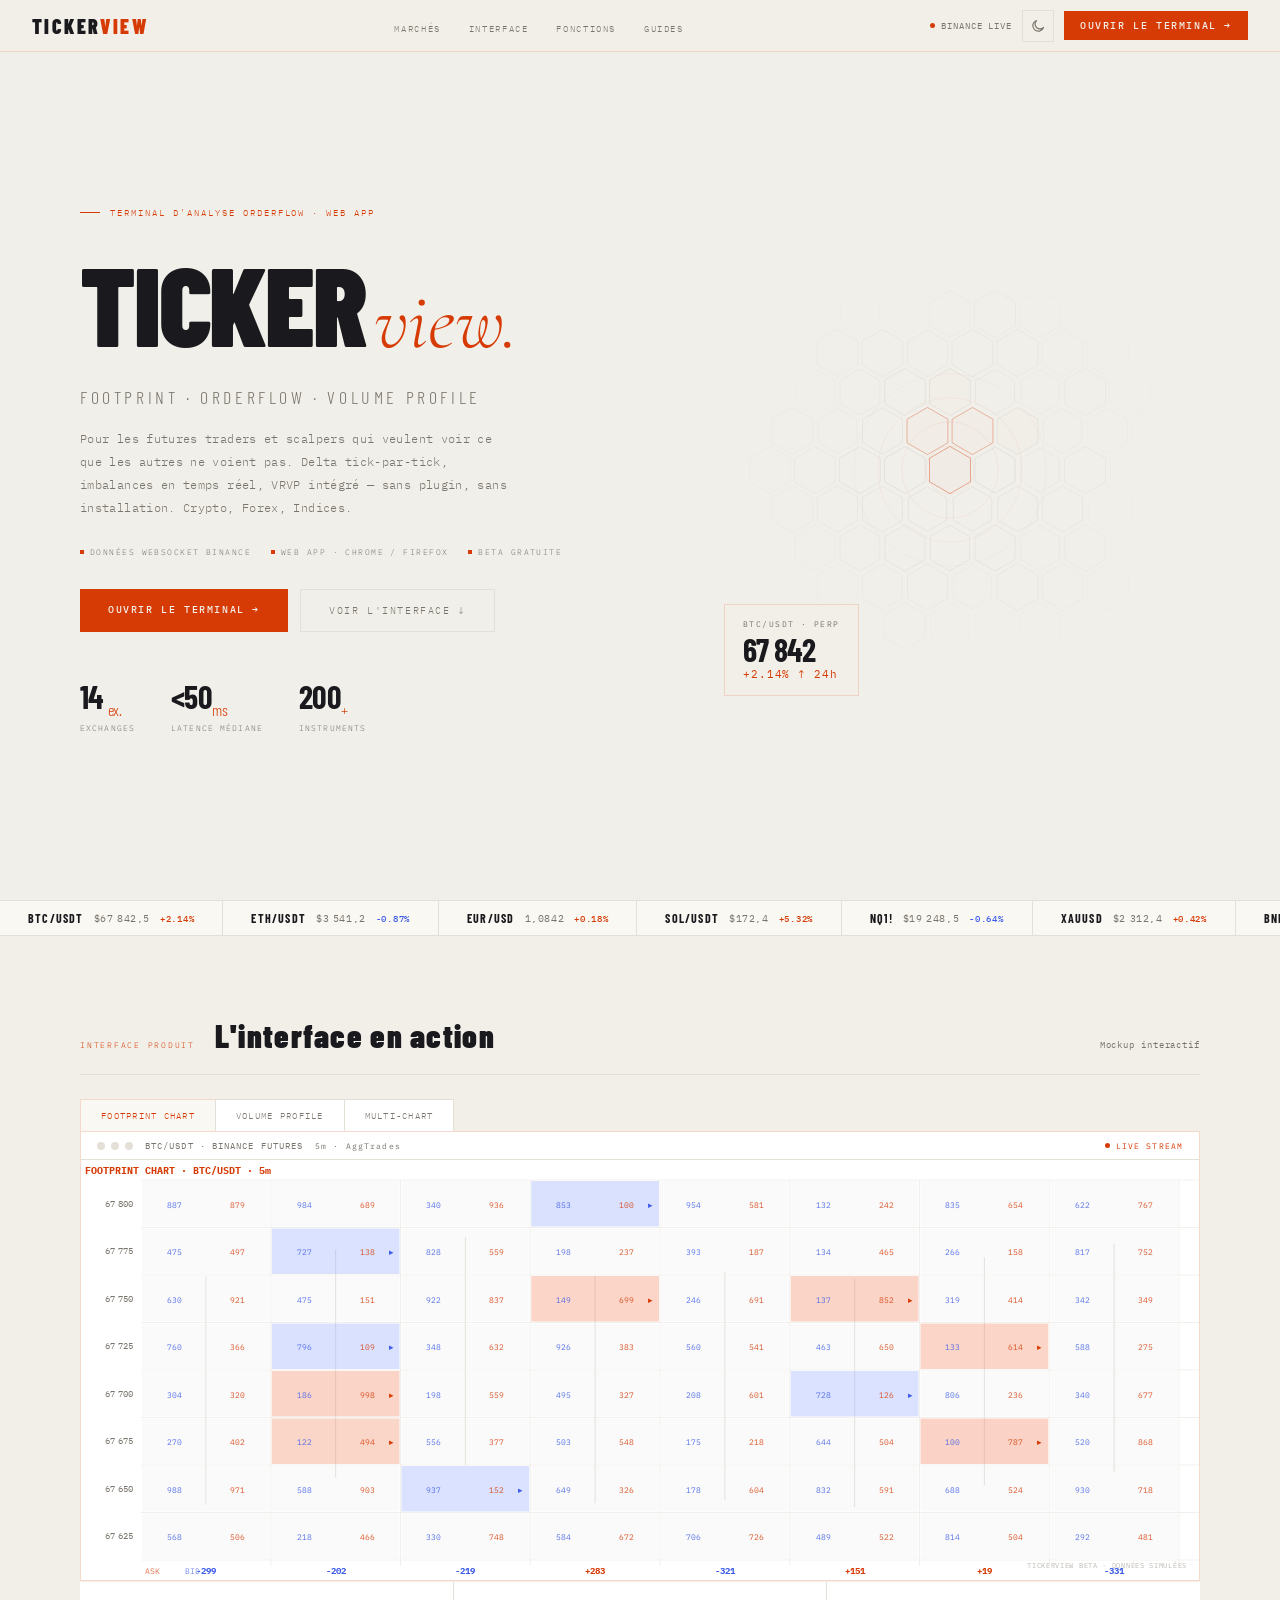
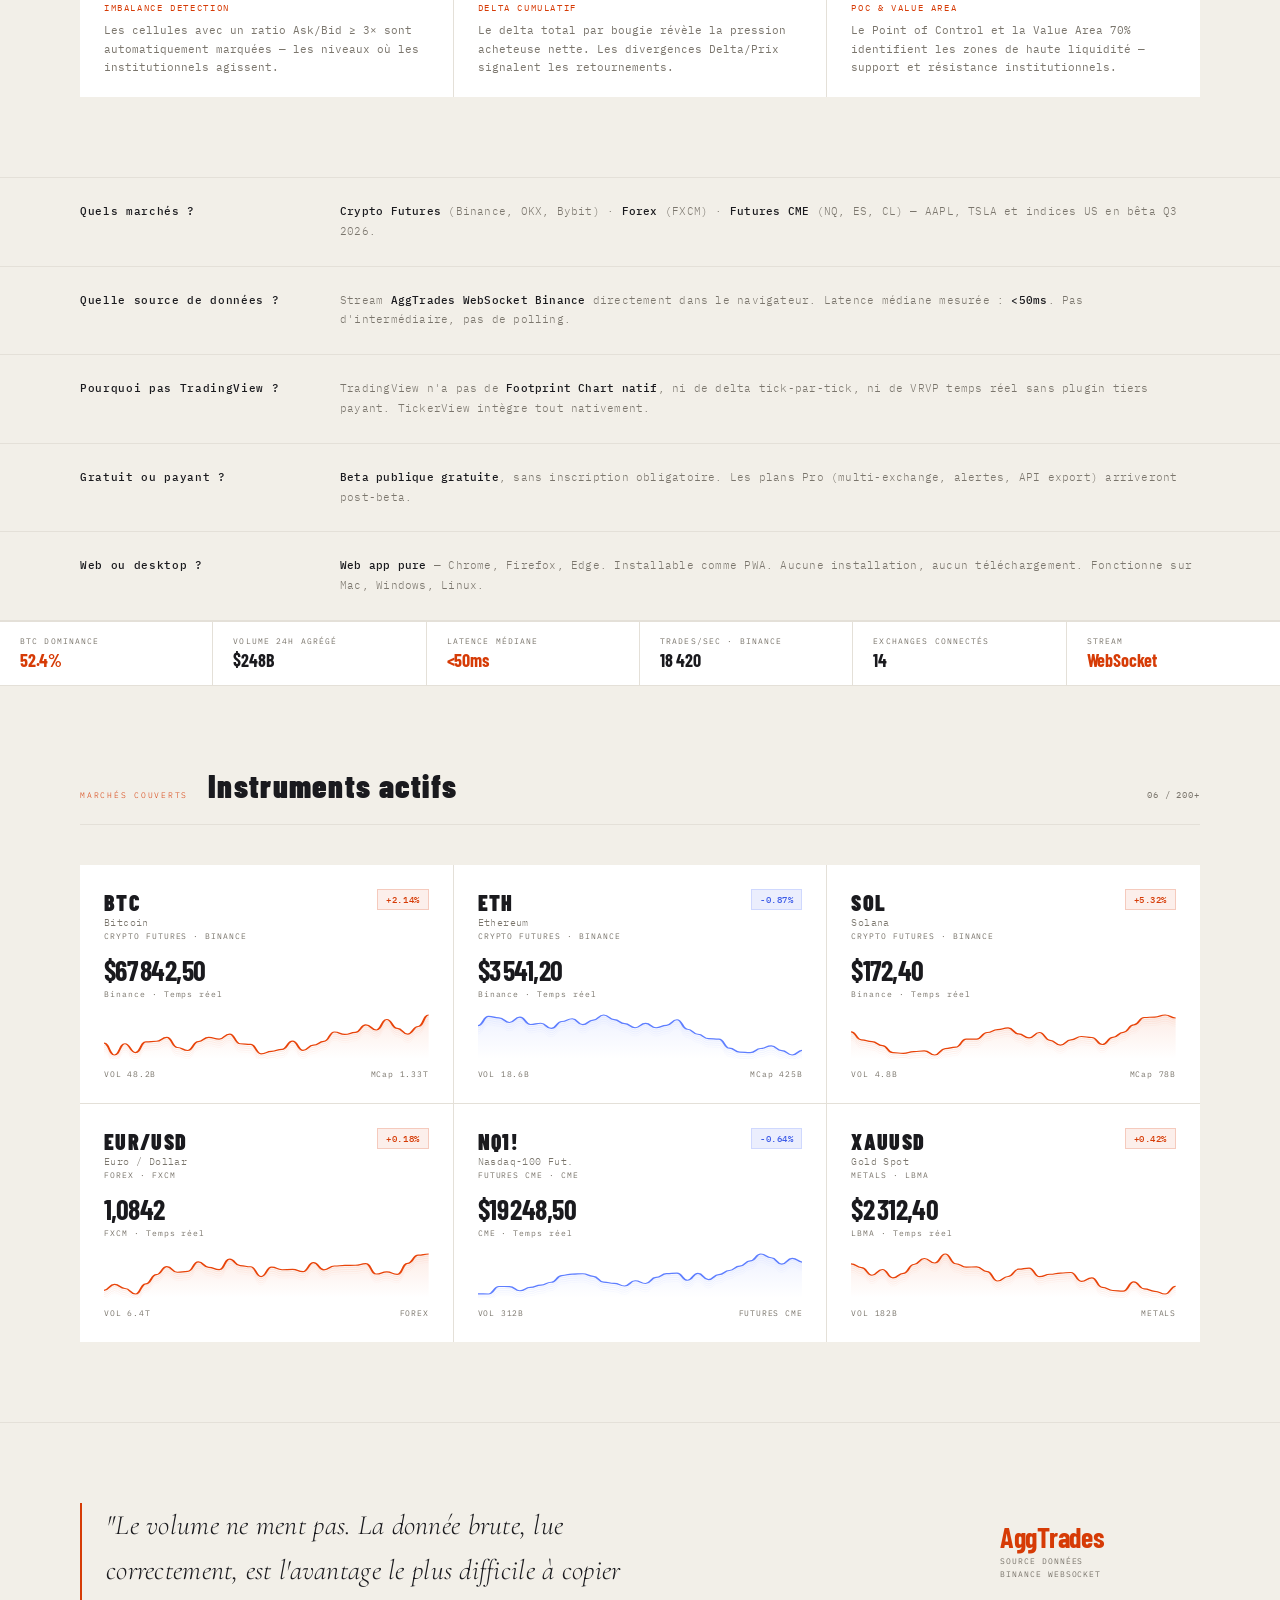
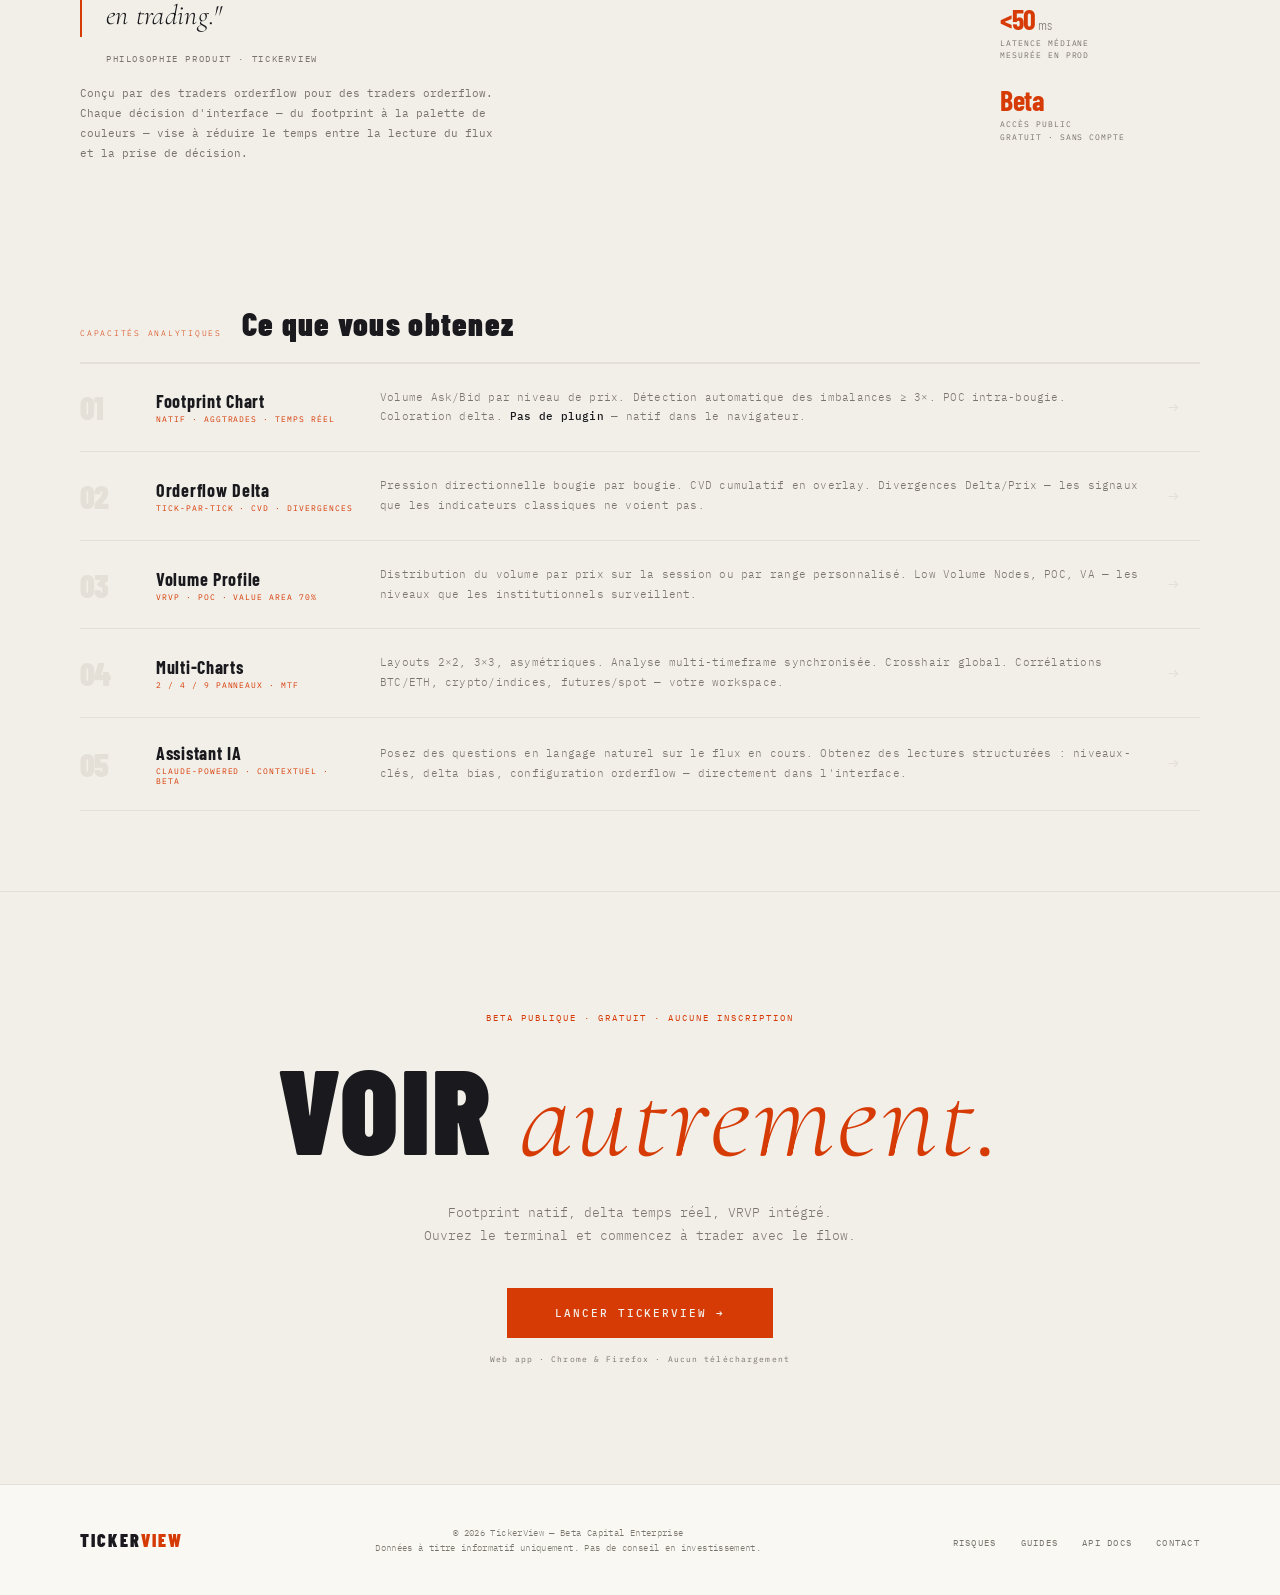
==== index.html @ 09957083 "Add files via upload" ====
<!DOCTYPE html>
<html lang="fr" data-theme="dark">
<head>
<!-- ══════════════════════════════════════════════════════════
     TICKERVIEW — Landing Page
     index.html · Entry point
     Architecture: /src/styles · /src/components · /src/utils
══════════════════════════════════════════════════════════════ -->
<meta charset="UTF-8">
<meta name="viewport" content="width=device-width, initial-scale=1.0">
<meta name="theme-color" content="#E8440A">

<!-- ── SEO ────────────────────────────────────────────────── -->
<title>TickerView — Terminal Orderflow & Footprint Chart Temps Réel</title>
<meta name="description" content="TickerView est un terminal d'analyse orderflow pour futures traders. Footprint Chart, Delta, Volume Profile (VRVP) sur Binance, CME et Forex — données WebSocket, <50ms.">
<meta name="keywords" content="orderflow, footprint chart, volume profile, delta, CVD, scalping, futures trading, Binance, analyse technique, crypto trading">
<meta name="robots" content="index, follow">
<meta name="author" content="TickerView — Beta Capital Enterprise">
<link rel="canonical" href="https://tickerview.app/">

<!-- ── Open Graph ─────────────────────────────────────────── -->
<meta property="og:type" content="website">
<meta property="og:url" content="https://tickerview.app/">
<meta property="og:title" content="TickerView — Terminal Orderflow & Footprint Chart">
<meta property="og:description" content="Footprint Chart natif, Orderflow Delta tick-par-tick, Volume Profile VRVP. Web app — aucune installation. Beta gratuite.">
<meta property="og:image" content="https://tickerview.app/og-image.jpg">
<meta property="og:locale" content="fr_FR">

<!-- ── PWA ────────────────────────────────────────────────── -->
<link rel="manifest" href="/manifest.json">
<link rel="apple-touch-icon" href="/src/assets/icons/icon-192.png">

<!-- ── Fonts ──────────────────────────────────────────────── -->
<link rel="preconnect" href="https://fonts.googleapis.com">
<link rel="preconnect" href="https://fonts.gstatic.com" crossorigin>
<link href="https://fonts.googleapis.com/css2?family=Barlow+Condensed:wght@200;300;700;900&family=Cormorant+Garamond:ital,wght@0,300;0,600;1,300;1,700&family=IBM+Plex+Mono:wght@300;400;500&display=swap" rel="stylesheet">

<!-- ── Styles (Modular) ───────────────────────────────────── -->
<link rel="stylesheet" href="src/styles/variables.css">
<link rel="stylesheet" href="src/styles/global.css">

<!-- ── Structured Data (JSON-LD) ──────────────────────────── -->
<script type="application/ld+json">
{
  "@context": "https://schema.org",
  "@type": "SoftwareApplication",
  "name": "TickerView",
  "applicationCategory": "FinanceApplication",
  "operatingSystem": "Web",
  "description": "Terminal d'analyse orderflow et footprint chart pour futures traders.",
  "offers": { "@type": "Offer", "price": "0", "priceCurrency": "EUR" },
  "url": "https://tickerview.app"
}
</script>
</head>

<body>

<!-- Background particle canvas -->
<canvas id="void-canvas" aria-hidden="true"></canvas>

<!-- ══════════════════════════════════════════════════════════
     NAV
══════════════════════════════════════════════════════════════ -->
<nav role="navigation" aria-label="Navigation principale">
  <a class="nav-logo" href="#" aria-label="TickerView — Accueil">
    TICKER<span class="logo-fire">VIEW</span>
  </a>
  <ul class="nav-links">
    <li><a href="#instruments">Marchés</a></li>
    <li><a href="#preview">Interface</a></li>
    <li><a href="#features">Fonctions</a></li>
    <li><a href="#guides">Guides</a></li>
  </ul>
  <div class="nav-actions">
    <div class="nav-status" aria-label="Statut : données Binance en direct">
      <span class="nav-dot" aria-hidden="true"></span>
      <span>BINANCE LIVE</span>
    </div>
    <!-- Color mode toggle (src/utils/colorMode.js) -->
    <button class="theme-toggle" id="theme-toggle" aria-label="Changer le thème" title="Passer en mode clair"></button>
    <a href="#" class="nav-cta">Ouvrir le terminal →</a>
  </div>
</nav>

<!-- ══════════════════════════════════════════════════════════
     HERO
══════════════════════════════════════════════════════════════ -->
<main>
<section class="hero" aria-labelledby="hero-heading">
  <div class="hero-text">
    <p class="hero-eyebrow reveal">Terminal d'analyse orderflow · Web App</p>

    <div class="hero-title-block reveal reveal-delay-1" id="hero-heading">
      <span class="hero-title-main">TICKER</span>
      <span class="hero-title-sub">view.</span>
    </div>

    <p class="hero-tagline reveal reveal-delay-2">
      Footprint · Orderflow · Volume Profile
    </p>

    <p class="hero-desc reveal reveal-delay-2">
      Pour les futures traders et scalpers qui veulent voir ce que les autres ne voient pas.
      Delta tick-par-tick, imbalances en temps réel, VRVP intégré — sans plugin, sans installation.
      Crypto, Forex, Indices.
    </p>

    <!-- Trust signals answering key user questions -->
    <div class="hero-trust reveal reveal-delay-3">
      <span class="hero-trust-item">Données WebSocket Binance</span>
      <span class="hero-trust-item">Web app · Chrome / Firefox</span>
      <span class="hero-trust-item">Beta gratuite</span>
    </div>

    <div class="hero-actions reveal reveal-delay-3">
      <a href="#" class="btn-primary">Ouvrir le terminal →</a>
      <a href="#preview" class="btn-ghost">Voir l'interface ↓</a>
    </div>

    <div class="hero-stats">
      <div class="hstat reveal reveal-delay-3">
        <span class="hstat-val">14 <sub>ex.</sub></span>
        <span class="hstat-lbl">Exchanges</span>
      </div>
      <div class="hstat reveal reveal-delay-4">
        <span class="hstat-val">&lt;50<sub>ms</sub></span>
        <span class="hstat-lbl">Latence médiane</span>
      </div>
      <div class="hstat reveal reveal-delay-5">
        <span class="hstat-val">200<sub>+</sub></span>
        <span class="hstat-lbl">Instruments</span>
      </div>
    </div>
  </div>

  <div class="hero-visual reveal reveal-delay-2" aria-hidden="true">
    <canvas id="hex-canvas" width="500" height="500" aria-hidden="true"></canvas>
    <div class="hero-price-overlay">
      <div class="hpo-sym">BTC/USDT · PERP</div>
      <div class="hpo-price" id="hero-price">67 842</div>
      <div class="hpo-change up" id="hero-change">+2.14%  ↑ 24h</div>
    </div>
  </div>
</section>

<!-- ══════════════════════════════════════════════════════════
     TICKER TAPE
══════════════════════════════════════════════════════════════ -->
<div class="ticker-tape-wrap" aria-hidden="true">
  <div class="ticker-tape-inner" id="tape"></div>
</div>

<!-- ══════════════════════════════════════════════════════════
     PRODUCT PREVIEW — "L'interface en action"
══════════════════════════════════════════════════════════════ -->
<section class="section-preview" id="preview" aria-labelledby="preview-heading">
  <div class="section-header">
    <div class="section-label reveal">Interface produit</div>
    <div class="section-title reveal reveal-delay-1" id="preview-heading">L'interface en action</div>
    <div class="section-count reveal">Mockup interactif</div>
  </div>

  <!-- Tab selector (src/components/ProductPreview/productPreview.js) -->
  <div class="preview-tabs reveal reveal-delay-1">
    <button class="ptab active">Footprint Chart</button>
    <button class="ptab">Volume Profile</button>
    <button class="ptab">Multi-Chart</button>
  </div>

  <div class="preview-frame reveal reveal-delay-2">
    <!-- Terminal top bar -->
    <div class="preview-topbar">
      <div class="ptb-dots">
        <div class="ptb-dot"></div>
        <div class="ptb-dot"></div>
        <div class="ptb-dot"></div>
      </div>
      <div class="ptb-meta">
        <span class="ptb-sym">BTC/USDT · BINANCE FUTURES</span>
        <span class="ptb-tf">5m · AggTrades</span>
      </div>
      <div class="ptb-live">
        <span class="ptb-live-dot"></span>
        <span>LIVE STREAM</span>
      </div>
    </div>
    <!-- Canvas drawn by productPreview.js -->
    <div class="preview-canvas-wrap">
      <canvas id="preview-canvas" aria-label="Aperçu de l'interface TickerView"></canvas>
      <div class="preview-badge">TickerView Beta · Données simulées</div>
    </div>
  </div>

  <!-- Feature callouts under the preview -->
  <div style="display:grid;grid-template-columns:repeat(3,1fr);gap:1px;background:var(--border);margin-top:1px;">
    <div style="background:var(--bg-card);padding:20px 24px;">
      <div style="font-size:9px;letter-spacing:0.18em;text-transform:uppercase;color:var(--accent);margin-bottom:8px;">Imbalance Detection</div>
      <div style="font-size:11px;line-height:1.7;color:var(--text-secondary);">Les cellules avec un ratio Ask/Bid ≥ 3× sont automatiquement marquées — les niveaux où les institutionnels agissent.</div>
    </div>
    <div style="background:var(--bg-card);padding:20px 24px;">
      <div style="font-size:9px;letter-spacing:0.18em;text-transform:uppercase;color:var(--accent);margin-bottom:8px;">Delta cumulatif</div>
      <div style="font-size:11px;line-height:1.7;color:var(--text-secondary);">Le delta total par bougie révèle la pression acheteuse nette. Les divergences Delta/Prix signalent les retournements.</div>
    </div>
    <div style="background:var(--bg-card);padding:20px 24px;">
      <div style="font-size:9px;letter-spacing:0.18em;text-transform:uppercase;color:var(--accent);margin-bottom:8px;">POC & Value Area</div>
      <div style="font-size:11px;line-height:1.7;color:var(--text-secondary);">Le Point of Control et la Value Area 70% identifient les zones de haute liquidité — support et résistance institutionnels.</div>
    </div>
  </div>
</section>

<!-- ══════════════════════════════════════════════════════════
     WHY TICKERVIEW — Conversion FAQ
══════════════════════════════════════════════════════════════ -->
<div class="why-strip" role="region" aria-label="Questions fréquentes">
  <div class="why-row reveal">
    <div class="why-q">Quels marchés ?</div>
    <div class="why-a"><strong>Crypto Futures</strong> (Binance, OKX, Bybit) · <strong>Forex</strong> (FXCM) · <strong>Futures CME</strong> (NQ, ES, CL) — AAPL, TSLA et indices US en bêta Q3 2026.</div>
  </div>
  <div class="why-row reveal">
    <div class="why-q">Quelle source de données ?</div>
    <div class="why-a">Stream <strong>AggTrades WebSocket Binance</strong> directement dans le navigateur. Latence médiane mesurée : <strong>&lt;50ms</strong>. Pas d'intermédiaire, pas de polling.</div>
  </div>
  <div class="why-row reveal">
    <div class="why-q">Pourquoi pas TradingView ?</div>
    <div class="why-a">TradingView n'a pas de <strong>Footprint Chart natif</strong>, ni de delta tick-par-tick, ni de VRVP temps réel sans plugin tiers payant. TickerView intègre tout nativement.</div>
  </div>
  <div class="why-row reveal">
    <div class="why-q">Gratuit ou payant ?</div>
    <div class="why-a"><strong>Beta publique gratuite</strong>, sans inscription obligatoire. Les plans Pro (multi-exchange, alertes, API export) arriveront post-beta.</div>
  </div>
  <div class="why-row reveal">
    <div class="why-q">Web ou desktop ?</div>
    <div class="why-a"><strong>Web app pure</strong> — Chrome, Firefox, Edge. Installable comme PWA. Aucune installation, aucun téléchargement. Fonctionne sur Mac, Windows, Linux.</div>
  </div>
</div>

<!-- ══════════════════════════════════════════════════════════
     LIVE DATA STRIP
══════════════════════════════════════════════════════════════ -->
<div class="data-strip" aria-label="Données de marché en direct">
  <div class="strip-inner" id="data-strip"></div>
</div>

<!-- ══════════════════════════════════════════════════════════
     INSTRUMENTS — Géométrie des marchés
══════════════════════════════════════════════════════════════ -->
<section class="section" id="instruments" aria-labelledby="instruments-heading">
  <div class="section-header">
    <div class="section-label reveal">Marchés couverts</div>
    <div class="section-title reveal reveal-delay-1" id="instruments-heading">Instruments actifs</div>
    <div class="section-count reveal">06 / 200+</div>
  </div>
  <!-- Populated by src/components/InstrumentGrid/instrumentGrid.js -->
  <div class="instruments-grid" id="instruments-grid" role="list"></div>
</section>

<!-- ══════════════════════════════════════════════════════════
     PHILOSOPHY — condensed, less poetic
══════════════════════════════════════════════════════════════ -->
<div class="section-philosophy">
  <div>
    <blockquote class="phil-quote reveal">
      "Le volume ne ment pas. La donnée brute, lue correctement, est l'avantage le plus <em>difficile à copier</em> en trading."
    </blockquote>
    <p class="phil-attr reveal reveal-delay-1">Philosophie produit · TickerView</p>
    <p style="font-size:11px;line-height:1.8;color:var(--text-secondary);margin-top:20px;max-width:420px;" class="reveal reveal-delay-2">
      Conçu par des traders orderflow pour des traders orderflow. Chaque décision d'interface — du footprint à la palette de couleurs — vise à réduire le temps entre la lecture du flux et la prise de décision.
    </p>
  </div>
  <div class="phil-stats reveal reveal-delay-2">
    <div class="pstat">
      <span class="pstat-val">AggTrades<span></span></span>
      <span class="pstat-lbl">Source données<br>Binance WebSocket</span>
    </div>
    <div class="pstat">
      <span class="pstat-val">&lt;50<span>ms</span></span>
      <span class="pstat-lbl">Latence médiane<br>mesurée en prod</span>
    </div>
    <div class="pstat">
      <span class="pstat-val">Beta<span></span></span>
      <span class="pstat-lbl">Accès public<br>gratuit · sans compte</span>
    </div>
  </div>
</div>

<!-- ══════════════════════════════════════════════════════════
     FEATURES — Architecture de précision
══════════════════════════════════════════════════════════════ -->
<section class="section" style="padding-top:60px" id="features" aria-labelledby="features-heading">
  <div class="section-header" style="margin-bottom:0">
    <div class="section-label reveal">Capacités analytiques</div>
    <div class="section-title reveal reveal-delay-1" id="features-heading">Ce que vous obtenez</div>
  </div>
  <div class="features-list" role="list">

    <article class="feat-row reveal" role="listitem">
      <div class="feat-num" aria-hidden="true">01</div>
      <div>
        <h3 class="feat-name">Footprint Chart</h3>
        <p class="feat-tag">Natif · AggTrades · Temps réel</p>
      </div>
      <p class="feat-desc">Volume Ask/Bid par niveau de prix. Détection automatique des imbalances ≥ 3×. POC intra-bougie. Coloration delta. <strong>Pas de plugin</strong> — natif dans le navigateur.</p>
      <div class="feat-arrow" aria-hidden="true">→</div>
    </article>

    <article class="feat-row reveal" role="listitem">
      <div class="feat-num" aria-hidden="true">02</div>
      <div>
        <h3 class="feat-name">Orderflow Delta</h3>
        <p class="feat-tag">Tick-par-tick · CVD · Divergences</p>
      </div>
      <p class="feat-desc">Pression directionnelle bougie par bougie. CVD cumulatif en overlay. Divergences Delta/Prix — les signaux que les indicateurs classiques ne voient pas.</p>
      <div class="feat-arrow" aria-hidden="true">→</div>
    </article>

    <article class="feat-row reveal" role="listitem">
      <div class="feat-num" aria-hidden="true">03</div>
      <div>
        <h3 class="feat-name">Volume Profile</h3>
        <p class="feat-tag">VRVP · POC · Value Area 70%</p>
      </div>
      <p class="feat-desc">Distribution du volume par prix sur la session ou par range personnalisé. Low Volume Nodes, POC, VA — les niveaux que les institutionnels surveillent.</p>
      <div class="feat-arrow" aria-hidden="true">→</div>
    </article>

    <article class="feat-row reveal" role="listitem">
      <div class="feat-num" aria-hidden="true">04</div>
      <div>
        <h3 class="feat-name">Multi-Charts</h3>
        <p class="feat-tag">2 / 4 / 9 panneaux · MTF</p>
      </div>
      <p class="feat-desc">Layouts 2×2, 3×3, asymétriques. Analyse multi-timeframe synchronisée. Crosshair global. Corrélations BTC/ETH, crypto/indices, futures/spot — votre workspace.</p>
      <div class="feat-arrow" aria-hidden="true">→</div>
    </article>

    <article class="feat-row reveal" role="listitem">
      <div class="feat-num" aria-hidden="true">05</div>
      <div>
        <h3 class="feat-name">Assistant IA</h3>
        <p class="feat-tag">Claude-powered · Contextuel · Beta</p>
      </div>
      <p class="feat-desc">Posez des questions en langage naturel sur le flux en cours. Obtenez des lectures structurées : niveaux-clés, delta bias, configuration orderflow — directement dans l'interface.</p>
      <div class="feat-arrow" aria-hidden="true">→</div>
    </article>

  </div>
</section>

<!-- ══════════════════════════════════════════════════════════
     CTA
══════════════════════════════════════════════════════════════ -->
<section class="section-cta" aria-labelledby="cta-heading">
  <p class="cta-eyebrow reveal">Beta publique · Gratuit · Aucune inscription</p>
  <h2 class="cta-title reveal reveal-delay-1" id="cta-heading">VOIR <em>autrement.</em></h2>
  <p class="cta-sub reveal reveal-delay-2">
    Footprint natif, delta temps réel, VRVP intégré.<br>
    Ouvrez le terminal et commencez à trader avec le flow.
  </p>
  <a href="#" class="cta-btn reveal reveal-delay-3">Lancer TickerView →</a>
  <p class="cta-note reveal reveal-delay-4">Web app · Chrome &amp; Firefox · Aucun téléchargement</p>
</section>
</main>

<!-- ══════════════════════════════════════════════════════════
     FOOTER
══════════════════════════════════════════════════════════════ -->
<footer role="contentinfo">
  <div class="footer-logo">TICKER<span>VIEW</span></div>
  <p class="footer-copy">
    © 2026 TickerView — Beta Capital Enterprise<br>
    Données à titre informatif uniquement. Pas de conseil en investissement.
  </p>
  <ul class="footer-links">
    <li><a href="#" id="guides">Risques</a></li>
    <li><a href="#">Guides</a></li>
    <li><a href="#">API Docs</a></li>
    <li><a href="#">Contact</a></li>
  </ul>
</footer>

<!-- ══════════════════════════════════════════════════════════
     JS — ES Modules (Modular Architecture)
══════════════════════════════════════════════════════════════ -->
<script type="module">
/* ── Imports from modular components ──────────────────────── */
import { initColorMode }       from './src/utils/colorMode.js';
import { initScrollReveal, initHeroPriceAnimation } from './src/utils/animations.js';
import { initVoidCanvas }      from './src/components/canvas/voidCanvas.js';
import { initHexCanvas }       from './src/components/canvas/hexCanvas.js';
import { renderInstruments }   from './src/components/InstrumentGrid/instrumentGrid.js';
import { initProductPreview }  from './src/components/ProductPreview/productPreview.js';
import { TAPE_ITEMS }          from './src/utils/marketData.js';

/* ── 1. Color mode ────────────────────────────────────────── */
initColorMode(document.getElementById('theme-toggle'));

/* ── 2. Background particles ──────────────────────────────── */
initVoidCanvas('void-canvas');

/* ── 3. Hero hex geometry ─────────────────────────────────── */
initHexCanvas('hex-canvas');

/* ── 4. Ticker tape ───────────────────────────────────────── */
(function renderTape(){
  const tape = document.getElementById('tape');
  [...TAPE_ITEMS, ...TAPE_ITEMS].forEach(t => {
    const isUp = t.change >= 0;
    const div = document.createElement('div');
    div.className = 'tape-item';
    const fmt = t.price > 100
      ? t.price.toLocaleString('fr-FR', {maximumFractionDigits:2})
      : t.price.toLocaleString('fr-FR', {minimumFractionDigits:4,maximumFractionDigits:4});
    div.innerHTML = `
      <span class="tape-sym">${t.sym}</span>
      <span class="tape-price">${t.price > 100 ? '$' : ''}${fmt}</span>
      <span class="tape-chg ${isUp?'up':'dn'}">${isUp?'+':''}${t.change.toFixed(2)}%</span>
    `;
    tape.appendChild(div);
  });
})();

/* ── 5. Instrument grid ───────────────────────────────────── */
renderInstruments();

/* ── 6. Data strip ────────────────────────────────────────── */
(function renderDataStrip(){
  const strip = document.getElementById('data-strip');
  const cells = [
    { label:'BTC Dominance',        val:'52.4%',   cls:'fire' },
    { label:'Volume 24h agrégé',    val:'$248B',   cls:''     },
    { label:'Latence médiane',      val:'<50ms',   cls:'fire' },
    { label:'Trades/sec · Binance', val:'18 420',  cls:''     },
    { label:'Exchanges connectés',  val:'14',      cls:''     },
    { label:'Stream',               val:'WebSocket', cls:'fire'},
  ];
  cells.forEach(c => {
    const div = document.createElement('div');
    div.className = 'strip-cell';
    div.innerHTML = `<span class="sc-label">${c.label}</span><span class="sc-val ${c.cls}">${c.val}</span>`;
    strip.appendChild(div);
  });
})();

/* ── 7. Hero price animation ──────────────────────────────── */
initHeroPriceAnimation(
  document.getElementById('hero-price'),
  document.getElementById('hero-change')
);

/* ── 8. Product preview mockup ────────────────────────────── */
initProductPreview();

/* ── 9. Scroll reveal ─────────────────────────────────────── */
initScrollReveal();

/* ── 10. PWA Service Worker ───────────────────────────────── */
if('serviceWorker' in navigator){
  navigator.serviceWorker.register('/sw.js').catch(()=>{});
}
</script>

</body>
</html>
---- src/styles/variables.css ----
/* ══════════════════════════════════════════════════════════════
   TICKERVIEW — Design Tokens
   src/styles/variables.css
══════════════════════════════════════════════════════════════ */

:root,
[data-theme="dark"] {
  --bg-base:        #060608;
  --bg-raised:      #0C0C10;
  --bg-card:        #131318;
  --bg-card-hover:  #17171E;
  --bg-overlay:     rgba(6,6,8,0.88);

  --text-primary:   #E8E6E0;
  --text-secondary: #5A5750;
  --text-dim:       rgba(232,230,224,0.42);
  --text-ghost:     rgba(232,230,224,0.18);

  --accent:         #E8440A;
  --accent-dim:     rgba(232,68,10,0.10);
  --accent-glow:    rgba(232,68,10,0.04);
  --accent-border:  rgba(232,68,10,0.22);

  --blue:           #5E7EFF;
  --blue-dim:       rgba(94,126,255,0.10);

  --border:         #1E1E24;
  --border-accent:  rgba(232,68,10,0.18);

  --shadow-card:    none;

  --particle-alpha: 0.65;
  --canvas-clear:   rgba(6,6,8,0.06);
}

[data-theme="light"] {
  --bg-base:        #F2EFE8;
  --bg-raised:      #FAF8F3;
  --bg-card:        #FFFFFF;
  --bg-card-hover:  #F7F4EF;
  --bg-overlay:     rgba(242,239,232,0.92);

  --text-primary:   #1A1A1E;
  --text-secondary: #7A756C;
  --text-dim:       rgba(26,26,30,0.45);
  --text-ghost:     rgba(26,26,30,0.14);

  --accent:         #D63B06;
  --accent-dim:     rgba(214,59,6,0.08);
  --accent-glow:    rgba(214,59,6,0.03);
  --accent-border:  rgba(214,59,6,0.20);

  --blue:           #3D5CE8;
  --blue-dim:       rgba(61,92,232,0.10);

  --border:         #E4E0D8;
  --border-accent:  rgba(214,59,6,0.16);

  --shadow-card:    0 1px 3px rgba(0,0,0,0.06), 0 4px 16px rgba(0,0,0,0.04);

  --particle-alpha: 0.25;
  --canvas-clear:   rgba(242,239,232,0.08);
}

:root {
  --font-display:  'Barlow Condensed', sans-serif;
  --font-serif:    'Cormorant Garamond', serif;
  --font-mono:     'IBM Plex Mono', monospace;

  --size-xs:   9px;
  --size-sm:   11px;
  --size-base: 13px;
  --size-md:   16px;

  --tracking-tight:  -0.02em;
  --tracking-normal:  0.04em;
  --tracking-wide:    0.14em;
  --tracking-xwide:   0.22em;

  --radius-sm:  2px;
  --radius-md:  4px;

  --transition-fast:   0.12s ease;
  --transition-normal: 0.22s ease;
  --transition-slow:   0.6s cubic-bezier(0.16, 1, 0.3, 1);
}
---- src/styles/global.css ----
/* ══════════════════════════════════════════════════════════════
   TICKERVIEW — Global Styles
   src/styles/global.css
══════════════════════════════════════════════════════════════ */

*,*::before,*::after { margin:0; padding:0; box-sizing:border-box; }
html { scroll-behavior:smooth; }
body {
  background: var(--bg-base);
  color: var(--text-primary);
  font-family: var(--font-mono);
  overflow-x: hidden;
  cursor: crosshair;
  transition: background 0.35s ease, color 0.35s ease;
}

/* ── NAV ──────────────────────────────────────────────────── */
nav {
  position: fixed; top:0; left:0; right:0; z-index:200;
  height: 52px;
  display: flex; align-items:center; justify-content:space-between;
  padding: 0 32px;
  border-bottom: 1px solid var(--border-accent);
  background: var(--bg-overlay);
  backdrop-filter: blur(14px);
  -webkit-backdrop-filter: blur(14px);
  transition: background 0.35s, border-color 0.35s;
}
.nav-logo {
  font-family: var(--font-display);
  font-weight:900; font-size:20px; letter-spacing:0.12em;
  color: var(--text-primary); text-decoration:none;
  flex-shrink: 0;
}
.nav-logo .logo-fire { color: var(--accent); }
.nav-links {
  display: flex; list-style:none; gap:28px;
}
.nav-links a {
  font-size:9px; font-weight:300; letter-spacing:0.18em;
  text-transform:uppercase; color:var(--text-secondary);
  text-decoration:none; transition:color var(--transition-fast);
}
.nav-links a:hover { color:var(--text-primary); }
.nav-actions { display:flex; align-items:center; gap:10px; }

.nav-status { display:flex; align-items:center; gap:6px; font-size:9px; letter-spacing:0.1em; color:var(--text-secondary); }
.nav-dot { width:5px; height:5px; border-radius:50%; background:var(--accent); animation: pulse-dot 2s ease-in-out infinite; }
@keyframes pulse-dot {
  0%,100% { opacity:1; box-shadow:0 0 0 0 rgba(232,68,10,0.4); }
  50%      { opacity:0.7; box-shadow:0 0 0 4px rgba(232,68,10,0); }
}

.theme-toggle {
  width:32px; height:32px;
  display:flex; align-items:center; justify-content:center;
  background:none; border:1px solid var(--border);
  cursor:crosshair; color:var(--text-secondary);
  font-size:14px; transition: border-color var(--transition-fast), color var(--transition-fast);
}
.theme-toggle:hover { border-color: var(--accent); color:var(--accent); }

.nav-cta {
  font-family: var(--font-mono); font-size:10px; font-weight:500;
  letter-spacing:0.16em; text-transform:uppercase;
  color: var(--bg-base); background:var(--accent);
  border:none; padding:8px 16px;
  cursor:crosshair; text-decoration:none;
  transition: opacity var(--transition-fast);
  white-space: nowrap;
}
.nav-cta:hover { opacity:0.85; }

/* ── HERO ─────────────────────────────────────────────────── */
#void-canvas {
  position:fixed; top:0; left:0; width:100%; height:100%;
  pointer-events:none; z-index:0;
}
.hero {
  min-height: 100vh;
  display: grid;
  grid-template-columns: 1fr 500px;
  align-items: center;
  gap: 60px;
  padding: 120px 80px 80px;
  position: relative; z-index:1;
}
.hero-text { max-width: 560px; }
.hero-eyebrow {
  font-size:9px; font-weight:300; letter-spacing:0.22em;
  text-transform:uppercase; color:var(--accent); margin-bottom:28px;
  display:flex; align-items:center; gap:10px;
}
.hero-eyebrow::before {
  content:''; display:inline-block; width:20px; height:1px; background:var(--accent);
}
.hero-title-block {
  display:flex; align-items:baseline; gap:8px;
  margin-bottom:24px;
}
.hero-title-main {
  font-family: var(--font-display); font-weight:900; font-size:clamp(72px,10vw,112px);
  letter-spacing:-0.02em; color:var(--text-primary); line-height:1;
}
.hero-title-sub {
  font-family: var(--font-serif); font-weight:300; font-style:italic;
  font-size:clamp(48px,7vw,80px); color:var(--accent); line-height:1;
}
.hero-tagline {
  font-family: var(--font-display); font-weight:300; font-size:18px;
  letter-spacing:0.2em; text-transform:uppercase;
  color:var(--text-secondary); margin-bottom:20px;
}
.hero-desc {
  font-size:12px; font-weight:300; line-height:1.9;
  color:var(--text-secondary); letter-spacing:0.03em; margin-bottom:28px;
  max-width:440px;
}
.hero-trust {
  display:flex; gap:20px; flex-wrap:wrap; margin-bottom:32px;
}
.hero-trust-item {
  font-size:8px; font-weight:300; letter-spacing:0.18em; text-transform:uppercase;
  color:var(--text-secondary); display:flex; align-items:center; gap:6px;
}
.hero-trust-item::before {
  content:''; display:inline-block; width:4px; height:4px; background:var(--accent);
}
.hero-actions { display:flex; gap:12px; flex-wrap:wrap; margin-bottom:48px; }
.btn-primary {
  font-family:var(--font-mono); font-size:10px; font-weight:500;
  letter-spacing:0.16em; text-transform:uppercase;
  color:var(--bg-base); background:var(--accent); border:none;
  padding:14px 28px; cursor:crosshair; text-decoration:none;
  transition:opacity var(--transition-fast);
}
.btn-primary:hover { opacity:0.85; }
.btn-ghost {
  font-family:var(--font-mono); font-size:10px; font-weight:300;
  letter-spacing:0.16em; text-transform:uppercase;
  color:var(--text-secondary); background:none;
  border:1px solid var(--border); padding:14px 28px;
  cursor:crosshair; text-decoration:none;
  transition:border-color var(--transition-fast),color var(--transition-fast);
}
.btn-ghost:hover { border-color:var(--accent); color:var(--accent); }
.hero-stats { display:flex; gap:36px; }
.hstat { display:flex; flex-direction:column; gap:4px; }
.hstat-val {
  font-family:var(--font-display); font-weight:700; font-size:32px;
  letter-spacing:-0.02em; color:var(--text-primary); line-height:1;
}
.hstat-val sub { font-size:16px; font-weight:300; color:var(--accent); }
.hstat-lbl {
  font-size:8px; font-weight:300; letter-spacing:0.14em;
  text-transform:uppercase; color:var(--text-secondary);
}
.hero-visual { position:relative; display:flex; align-items:center; justify-content:center; }
#hex-canvas { display:block; opacity:0.7; }
.hero-price-overlay {
  position:absolute; bottom:24px; left:24px;
  background:var(--bg-overlay); border:1px solid var(--border-accent);
  padding:14px 18px; backdrop-filter:blur(8px);
}
.hpo-sym { font-size:8px; letter-spacing:0.18em; color:var(--text-secondary); margin-bottom:4px; }
.hpo-price {
  font-family:var(--font-display); font-weight:700; font-size:32px;
  letter-spacing:-0.02em; color:var(--text-primary); line-height:1;
}
.hpo-change { font-size:11px; letter-spacing:0.08em; margin-top:2px; }
.hpo-change.up { color:var(--accent); }
.hpo-change.dn { color:var(--blue); }

/* ── TICKER TAPE ──────────────────────────────────────────── */
.ticker-tape-wrap {
  overflow:hidden; border-top:1px solid var(--border); border-bottom:1px solid var(--border);
  background:var(--bg-raised); position:relative; z-index:1;
}
.ticker-tape-inner {
  display:flex; gap:0; animation:tape-scroll 28s linear infinite;
  width:max-content;
}
@keyframes tape-scroll { 0%{transform:translateX(0)} 100%{transform:translateX(-50%)} }
.tape-item {
  display:flex; align-items:center; gap:10px;
  padding:10px 28px; border-right:1px solid var(--border);
  white-space:nowrap;
}
.tape-sym { font-family:var(--font-display); font-weight:700; font-size:12px; letter-spacing:0.1em; color:var(--text-primary); }
.tape-price { font-size:10px; letter-spacing:0.06em; color:var(--text-secondary); }
.tape-chg { font-size:9px; letter-spacing:0.08em; font-weight:500; }
.tape-chg.up { color:var(--accent); }
.tape-chg.dn { color:var(--blue); }

/* ── DATA STRIP ───────────────────────────────────────────── */
.data-strip {
  background:var(--bg-card); border-top:1px solid var(--border);
  border-bottom:1px solid var(--border); position:relative; z-index:1;
}
.strip-inner { display:grid; grid-template-columns:repeat(6,1fr); }
.strip-cell {
  display:flex; flex-direction:column; gap:3px;
  padding:14px 20px; border-right:1px solid var(--border);
}
.strip-cell:last-child { border-right:none; }
.sc-label { font-size:8px; letter-spacing:0.14em; text-transform:uppercase; color:var(--text-secondary); }
.sc-val { font-family:var(--font-display); font-weight:700; font-size:18px; letter-spacing:-0.01em; color:var(--text-primary); }
.sc-val.fire { color:var(--accent); }

/* ── SECTIONS ─────────────────────────────────────────────── */
.section { padding:80px; position:relative; z-index:1; }
.section-header {
  display:flex; align-items:baseline; gap:20px; margin-bottom:40px;
  border-bottom:1px solid var(--border); padding-bottom:20px;
}
.section-label {
  font-size:8px; font-weight:300; letter-spacing:0.22em;
  text-transform:uppercase; color:var(--accent);
}
.section-title {
  font-family:var(--font-display); font-weight:900; font-size:32px;
  letter-spacing:0.04em; color:var(--text-primary);
}
.section-count {
  margin-left:auto; font-size:9px; letter-spacing:0.1em; color:var(--text-secondary);
}

/* ── PREVIEW SECTION ──────────────────────────────────────── */
.section-preview { padding:80px; position:relative; z-index:1; }
.section-preview .section-header { display:flex; align-items:baseline; gap:20px; margin-bottom:24px; border-bottom:1px solid var(--border); padding-bottom:20px; }
.preview-tabs { display:flex; gap:0; margin-bottom:0; }
.ptab {
  font-family:var(--font-mono); font-size:9px; font-weight:300;
  letter-spacing:0.14em; text-transform:uppercase;
  padding:10px 20px; background:var(--bg-card); border:1px solid var(--border);
  border-bottom:none; color:var(--text-secondary); cursor:crosshair;
  transition:color var(--transition-fast),background var(--transition-fast);
  margin-right:-1px;
}
.ptab.active { color:var(--accent); background:var(--bg-raised); border-color:var(--border-accent); }
.ptab:hover:not(.active) { color:var(--text-primary); }
.preview-frame {
  border:1px solid var(--border-accent);
  background:var(--bg-raised);
}
.preview-topbar {
  display:flex; align-items:center; gap:12px;
  padding:8px 16px; background:var(--bg-card);
  border-bottom:1px solid var(--border);
}
.ptb-dots { display:flex; gap:6px; }
.ptb-dot { width:8px; height:8px; border-radius:50%; background:var(--border); }
.ptb-meta { display:flex; align-items:center; gap:12px; }
.ptb-sym { font-size:9px; letter-spacing:0.12em; color:var(--text-secondary); }
.ptb-tf  { font-size:8px; letter-spacing:0.14em; color:var(--text-secondary); }
.ptb-live {
  margin-left:auto; display:flex; align-items:center; gap:6px;
  font-size:8px; letter-spacing:0.14em; color:var(--accent);
}
.ptb-live-dot { width:5px; height:5px; border-radius:50%; background:var(--accent); animation:pulse-dot 2s infinite; }
.preview-canvas-wrap { position:relative; }
#preview-canvas { display:block; width:100%; }
.preview-badge {
  position:absolute; bottom:10px; right:12px;
  font-size:7px; letter-spacing:0.1em; text-transform:uppercase;
  color:var(--text-secondary); opacity:0.5;
}

/* ── WHY STRIP ────────────────────────────────────────────── */
.why-strip {
  border-top:1px solid var(--border); position:relative; z-index:1;
}
.why-row {
  display:grid; grid-template-columns:220px 1fr;
  gap:40px; align-items:start;
  padding:24px 80px; border-bottom:1px solid var(--border);
  transition:background var(--transition-fast);
}
.why-row:hover { background:var(--bg-card); }
.why-q {
  font-size:11px; font-weight:500; letter-spacing:0.06em;
  color:var(--text-primary); padding-top:2px;
}
.why-a {
  font-size:11px; font-weight:300; line-height:1.8;
  color:var(--text-secondary); letter-spacing:0.02em;
}
.why-a strong { color:var(--text-primary); font-weight:500; }

/* ── INSTRUMENTS GRID ─────────────────────────────────────── */
.instruments-grid {
  display:grid; grid-template-columns:repeat(3,1fr);
  gap:1px; background:var(--border);
}
.inst-card {
  background:var(--bg-card); padding:24px;
  transition:background var(--transition-fast);
  cursor:crosshair;
}
.inst-card:hover { background:var(--bg-card-hover); }
.ic-header { display:flex; justify-content:space-between; align-items:flex-start; margin-bottom:12px; }
.ic-sym { font-family:var(--font-display); font-weight:900; font-size:22px; letter-spacing:0.06em; color:var(--text-primary); }
.ic-name { font-size:10px; font-weight:300; color:var(--text-secondary); margin-top:1px; letter-spacing:0.04em; }
.ic-type { font-size:8px; letter-spacing:0.12em; text-transform:uppercase; color:var(--text-secondary); margin-top:2px; }
.ic-badge {
  font-size:9px; font-weight:500; letter-spacing:0.06em;
  padding:4px 8px; flex-shrink:0;
}
.ic-badge.up { color:var(--accent); background:var(--accent-dim); border:1px solid var(--accent-border); }
.ic-badge.dn { color:var(--blue); background:var(--blue-dim); border:1px solid rgba(94,126,255,0.2); }
.ic-price {
  font-family:var(--font-display); font-weight:700; font-size:28px;
  letter-spacing:-0.02em; color:var(--text-primary); margin-bottom:2px;
}
.ic-price-label { font-size:8px; letter-spacing:0.12em; color:var(--text-secondary); margin-bottom:10px; }
.ic-spark { display:block; width:100%; height:50px; margin:10px 0; }
.ic-meta { display:flex; justify-content:space-between; font-size:8px; letter-spacing:0.1em; color:var(--text-secondary); }

/* ── PHILOSOPHY ───────────────────────────────────────────── */
.section-philosophy {
  display:grid; grid-template-columns:1fr auto;
  gap:80px; align-items:center;
  padding:80px; border-top:1px solid var(--border);
  position:relative; z-index:1;
}
.phil-quote {
  font-family:var(--font-serif); font-weight:300; font-style:italic;
  font-size:clamp(20px,2.5vw,28px); line-height:1.6;
  color:var(--text-primary); letter-spacing:0.01em;
  border-left:2px solid var(--accent); padding-left:24px;
  margin-bottom:16px; max-width:560px;
}
.phil-attr { font-size:9px; letter-spacing:0.18em; text-transform:uppercase; color:var(--text-secondary); padding-left:26px; }
.phil-stats { display:flex; flex-direction:column; gap:24px; min-width:200px; }
.pstat { display:flex; flex-direction:column; gap:4px; }
.pstat-val {
  font-family:var(--font-display); font-weight:700; font-size:28px;
  letter-spacing:-0.01em; color:var(--accent); line-height:1;
}
.pstat-val span { font-size:14px; font-weight:300; color:var(--text-secondary); margin-left:2px; }
.pstat-lbl { font-size:8px; letter-spacing:0.12em; text-transform:uppercase; color:var(--text-secondary); line-height:1.6; }

/* ── FEATURES LIST ────────────────────────────────────────── */
.features-list { border-top:1px solid var(--border); }
.feat-row {
  display:grid; grid-template-columns:52px 200px 1fr 32px;
  gap:24px; align-items:center;
  padding:24px 0; border-bottom:1px solid var(--border);
  transition:background var(--transition-fast);
  cursor:crosshair;
}
.feat-row:hover { background:var(--bg-card); padding-left:16px; padding-right:16px; margin:0 -16px; }
.feat-num {
  font-family:var(--font-display); font-weight:900; font-size:32px;
  letter-spacing:-0.02em; color:var(--border); line-height:1;
}
.feat-name {
  font-family:var(--font-display); font-weight:700; font-size:18px;
  letter-spacing:0.04em; color:var(--text-primary);
}
.feat-tag { font-size:8px; letter-spacing:0.12em; text-transform:uppercase; color:var(--accent); margin-top:2px; }
.feat-desc { font-size:11px; font-weight:300; line-height:1.8; color:var(--text-secondary); letter-spacing:0.02em; }
.feat-desc strong { color:var(--text-primary); font-weight:500; }
.feat-arrow { font-size:18px; color:var(--border); transition:color var(--transition-fast); }
.feat-row:hover .feat-arrow { color:var(--accent); }

/* ── CTA SECTION ──────────────────────────────────────────── */
.section-cta {
  padding:120px 80px; text-align:center;
  border-top:1px solid var(--border);
  position:relative; z-index:1;
}
.cta-eyebrow { font-size:9px; letter-spacing:0.22em; text-transform:uppercase; color:var(--accent); margin-bottom:24px; }
.cta-title {
  font-family:var(--font-display); font-weight:900;
  font-size:clamp(60px,10vw,120px); letter-spacing:0.02em;
  color:var(--text-primary); line-height:1; margin-bottom:24px;
}
.cta-title em { font-family:var(--font-serif); font-style:italic; font-weight:300; color:var(--accent); }
.cta-sub { font-size:13px; font-weight:300; line-height:1.8; color:var(--text-secondary); margin-bottom:40px; }
.cta-btn {
  display:inline-block;
  font-family:var(--font-mono); font-size:11px; font-weight:500;
  letter-spacing:0.18em; text-transform:uppercase;
  color:var(--bg-base); background:var(--accent); border:none;
  padding:18px 48px; cursor:crosshair; text-decoration:none;
  transition:opacity var(--transition-fast);
}
.cta-btn:hover { opacity:0.85; }
.cta-note { font-size:8px; letter-spacing:0.14em; color:var(--text-secondary); margin-top:16px; }

/* ── FOOTER ───────────────────────────────────────────────── */
footer {
  padding:40px 80px;
  border-top:1px solid var(--border);
  display:flex; align-items:center; justify-content:space-between;
  background:var(--bg-raised); position:relative; z-index:1;
}
.footer-logo {
  font-family:var(--font-display); font-weight:900; font-size:18px;
  letter-spacing:0.12em; color:var(--text-primary);
}
.footer-logo span { color:var(--accent); }
.footer-copy { font-size:9px; font-weight:300; line-height:1.7; color:var(--text-secondary); letter-spacing:0.04em; text-align:center; }
.footer-links { display:flex; gap:24px; list-style:none; }
.footer-links a { font-size:9px; letter-spacing:0.14em; text-transform:uppercase; color:var(--text-secondary); text-decoration:none; transition:color var(--transition-fast); }
.footer-links a:hover { color:var(--accent); }

/* ── SCROLL REVEAL ────────────────────────────────────────── */
.reveal { opacity:0; transform:translateY(16px); transition:opacity 0.6s cubic-bezier(0.16,1,0.3,1), transform 0.6s cubic-bezier(0.16,1,0.3,1); }
.reveal.in-view { opacity:1; transform:translateY(0); }
.reveal-delay-1 { transition-delay:0.1s; }
.reveal-delay-2 { transition-delay:0.2s; }
.reveal-delay-3 { transition-delay:0.3s; }
.reveal-delay-4 { transition-delay:0.4s; }
.reveal-delay-5 { transition-delay:0.5s; }

/* ── UTILITIES ────────────────────────────────────────────── */
.sr-only { position:absolute; width:1px; height:1px; padding:0; margin:-1px; overflow:hidden; clip:rect(0,0,0,0); white-space:nowrap; border:0; }
.fire { color:var(--accent); }
.dn   { color:var(--blue); }
::-webkit-scrollbar { width:3px; height:3px; }
::-webkit-scrollbar-track { background:var(--bg-base); }
::-webkit-scrollbar-thumb { background:var(--border); }
::-webkit-scrollbar-thumb:hover { background:var(--text-secondary); }

/* ── RESPONSIVE ───────────────────────────────────────────── */
@media(max-width:1200px){
  .hero { grid-template-columns:1fr; padding:100px 48px 60px; }
  .hero-visual { display:none; }
  .instruments-grid { grid-template-columns:repeat(2,1fr); }
  .strip-inner { grid-template-columns:repeat(3,1fr); }
  .why-row { padding:24px 48px; }
  .section { padding:60px 48px; }
  .section-philosophy { padding:60px 48px; }
  footer { padding:32px 48px; }
  .section-cta { padding:80px 48px; }
  .section-preview { padding:60px 48px; }
}
@media(max-width:768px){
  nav { padding:0 20px; }
  .nav-links { display:none; }
  .hero { padding:80px 24px 48px; }
  .instruments-grid { grid-template-columns:1fr; }
  .strip-inner { grid-template-columns:repeat(2,1fr); }
  .why-row { grid-template-columns:1fr; gap:8px; padding:20px 24px; }
  .section { padding:48px 24px; }
  .section-philosophy { grid-template-columns:1fr; padding:48px 24px; }
  .phil-stats { flex-direction:row; }
  footer { flex-direction:column; gap:20px; padding:32px 24px; text-align:center; }
  .features-list .feat-row { grid-template-columns:40px 1fr; gap:12px; }
  .feat-desc, .feat-arrow { display:none; }
  .section-preview { padding:48px 24px; }
  .section-cta { padding:60px 24px; }
}
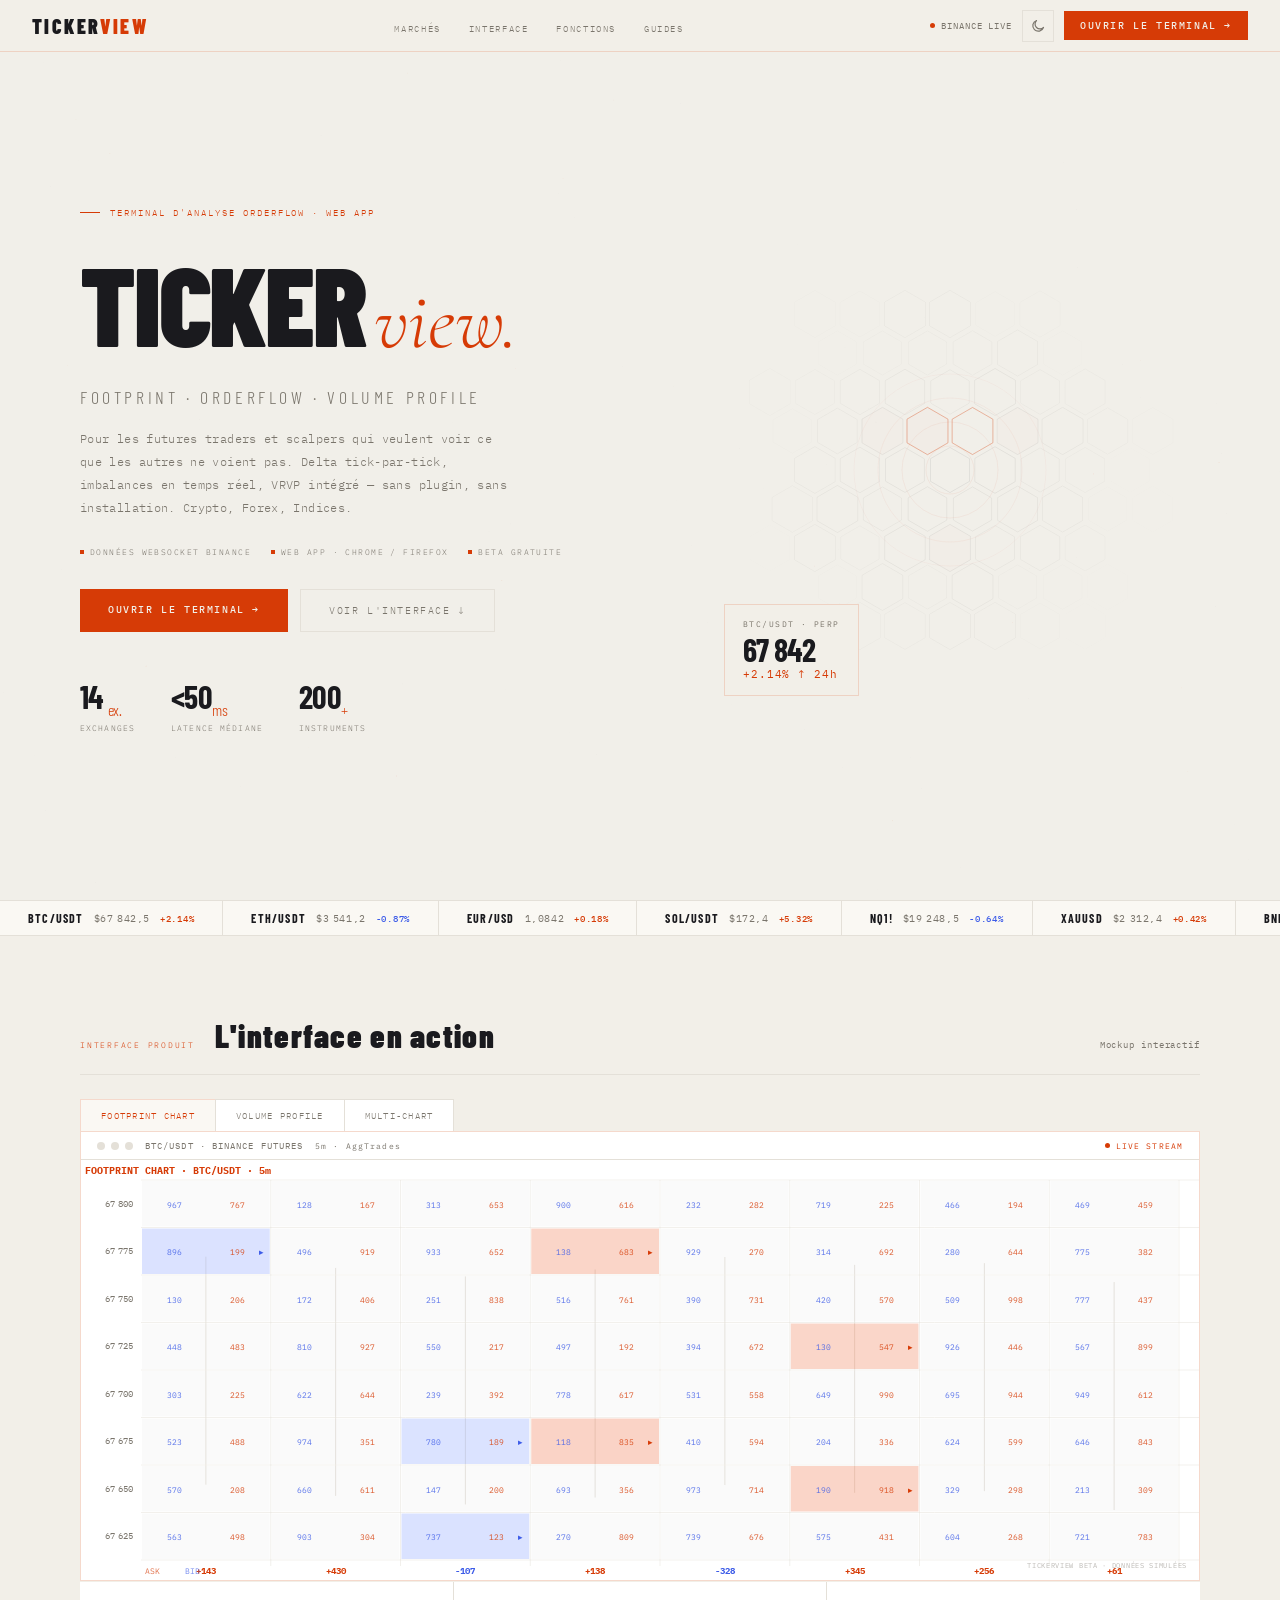
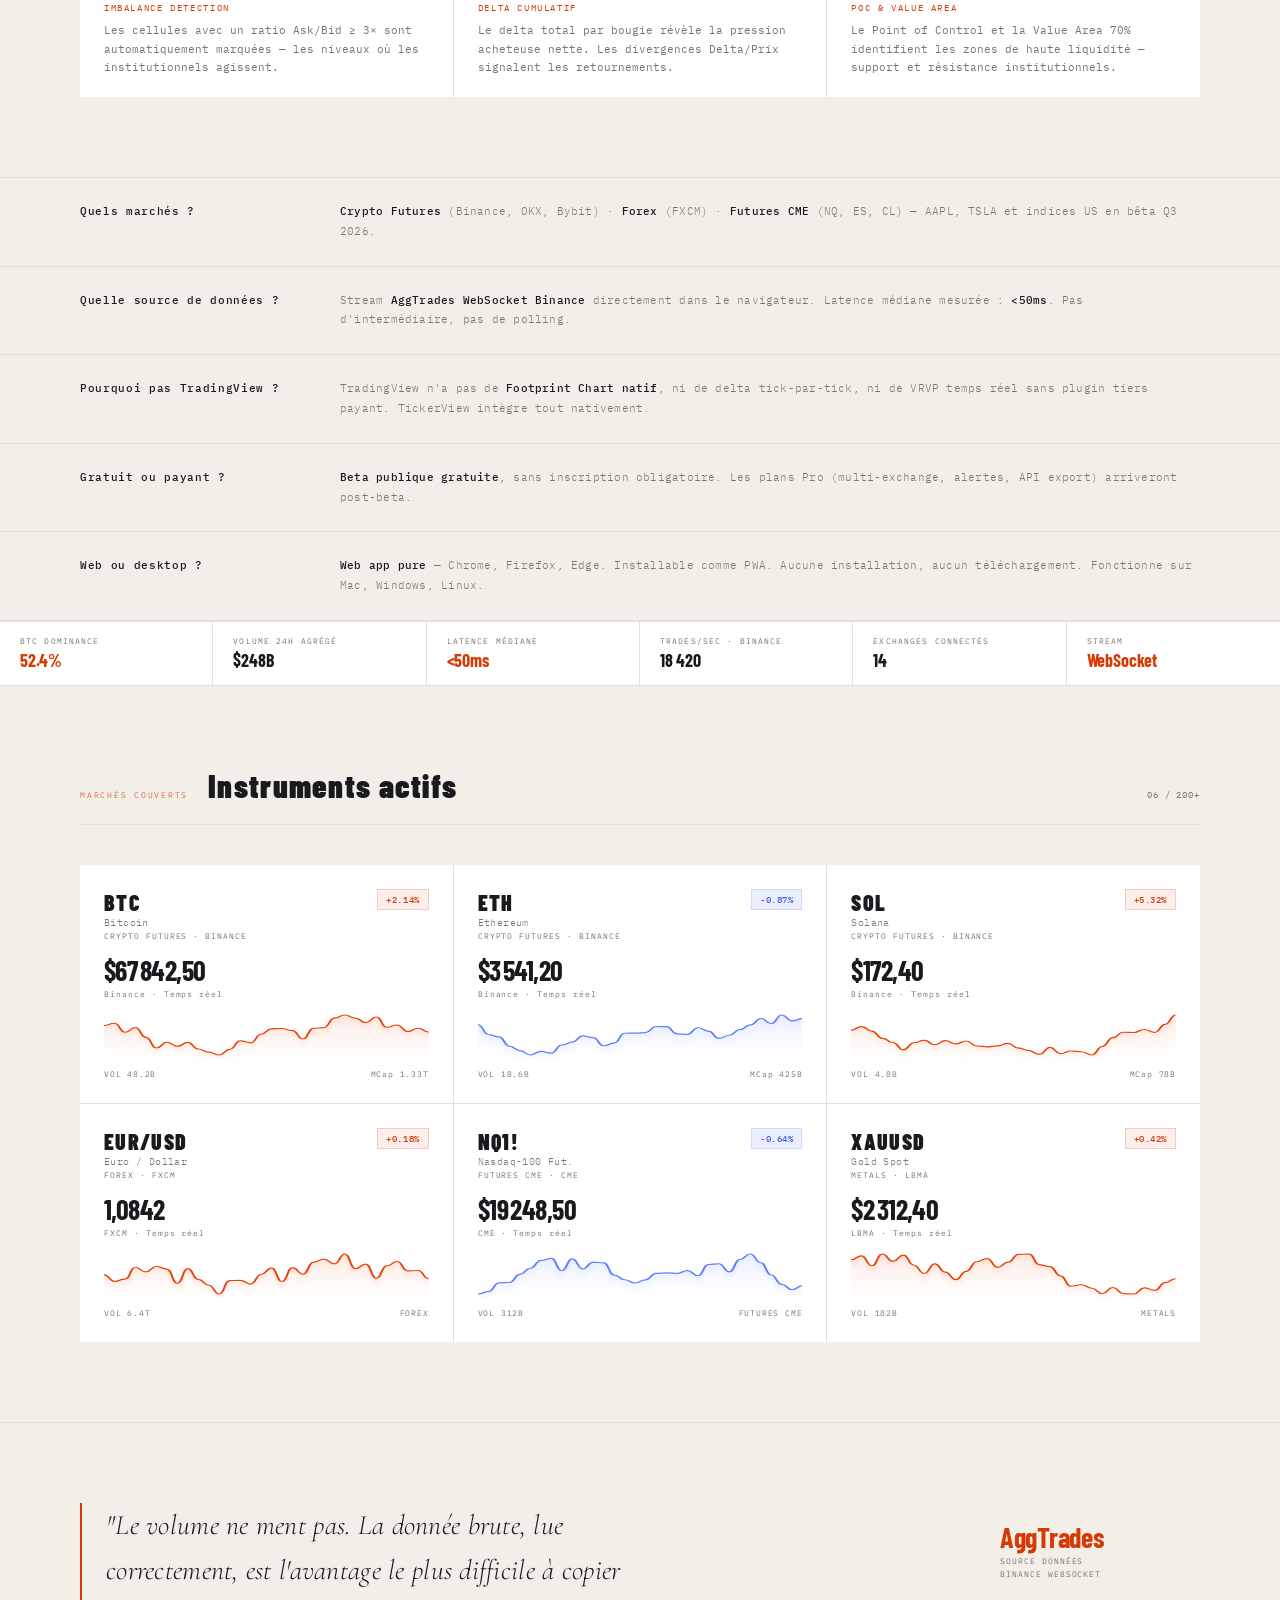
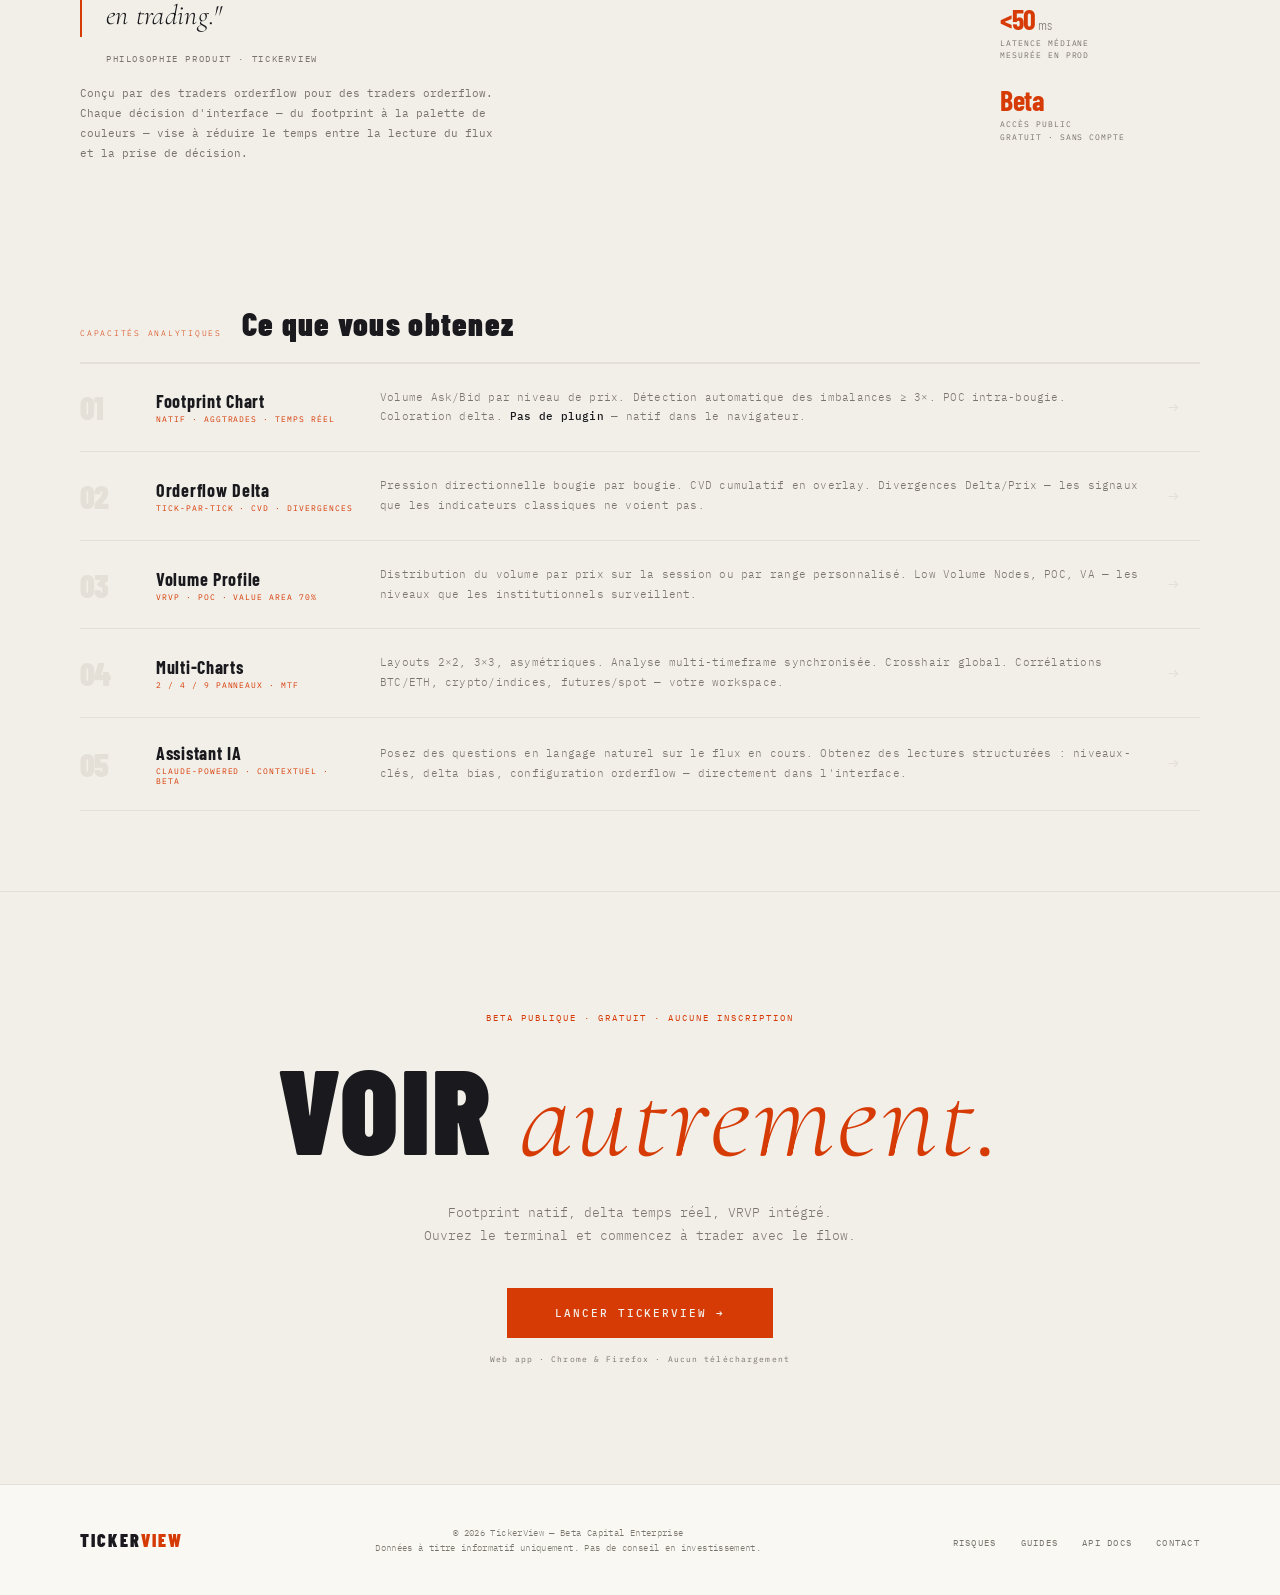
==== commit a8a387ca: "Add files via upload" ====
--- a/index.html
+++ b/index.html
@@ -27,8 +27,8 @@
 <meta property="og:locale" content="fr_FR">
 
 <!-- ── PWA ────────────────────────────────────────────────── -->
-<link rel="manifest" href="/manifest.json">
-<link rel="apple-touch-icon" href="/src/assets/icons/icon-192.png">
+<link rel="manifest" href="manifest.json">
+<link rel="apple-touch-icon" href="src/assets/icons/icon-192.png">
 
 <!-- ── Fonts ──────────────────────────────────────────────── -->
 <link rel="preconnect" href="https://fonts.googleapis.com">
